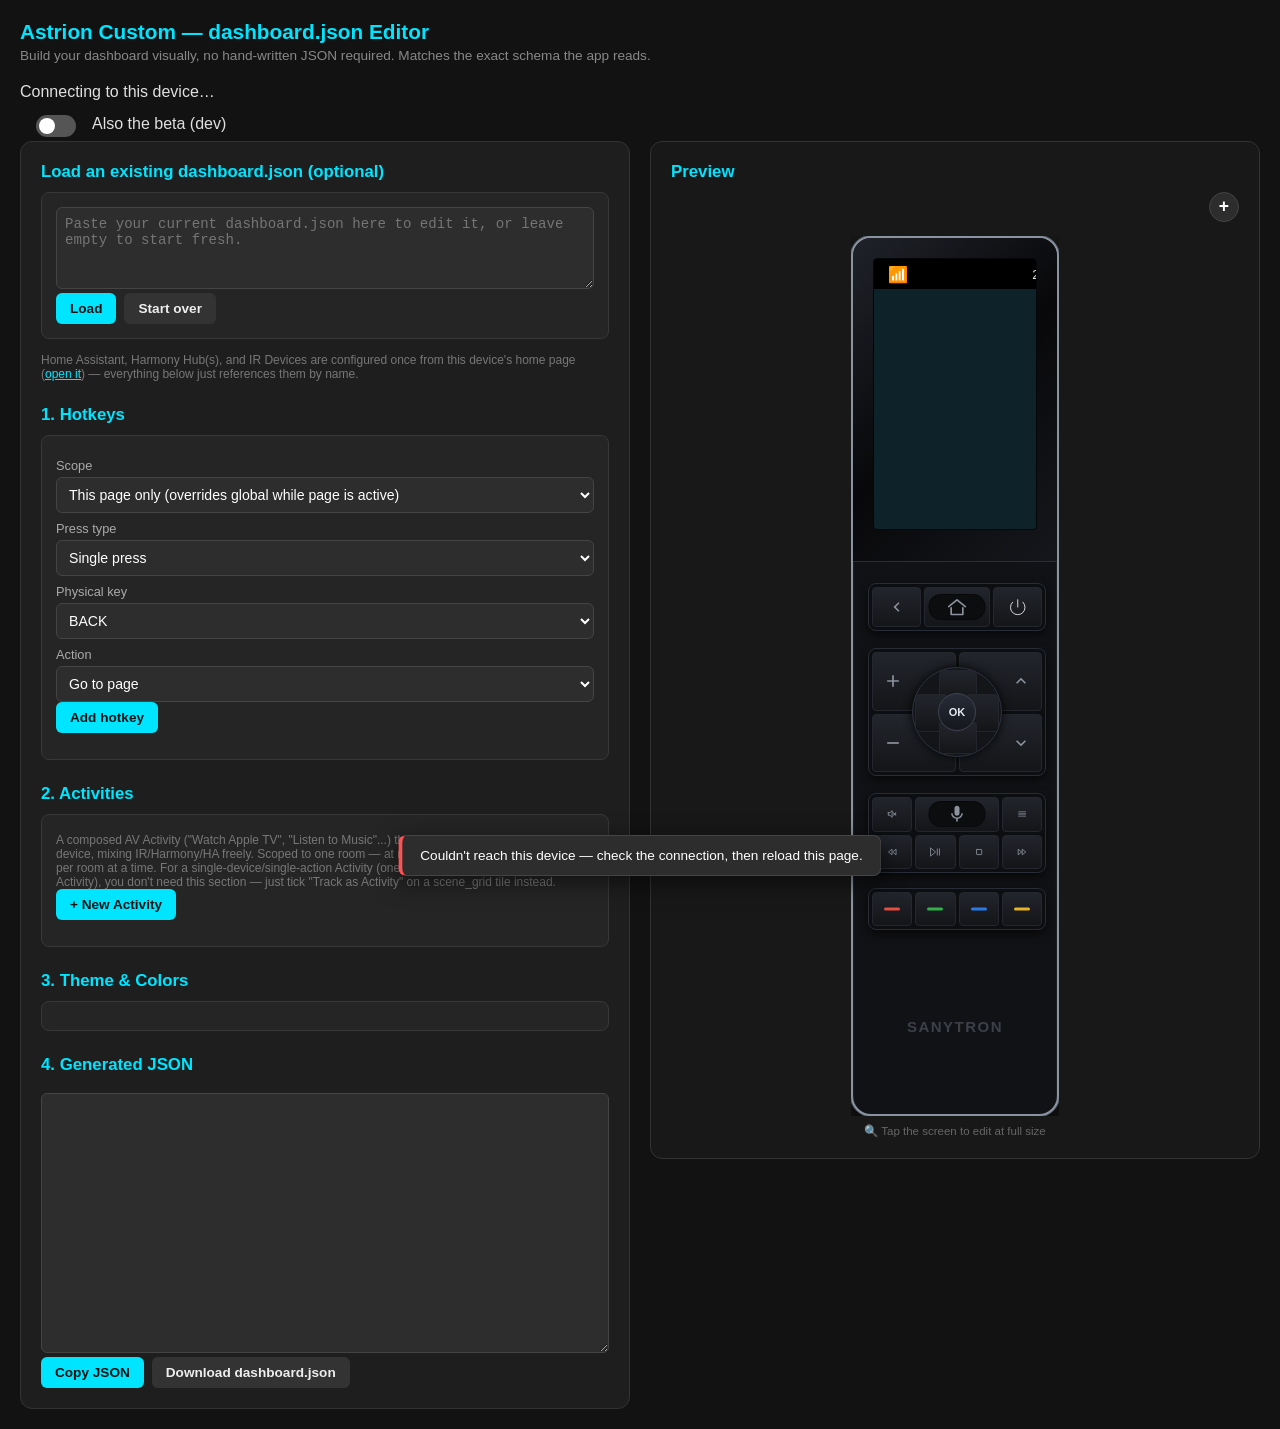
==== app/src/main/assets/docs/index.html @ 22caf48d "chore(release): 1.1.0" ====
<!DOCTYPE html>
<html lang="en">
<head>
    <meta charset="UTF-8">
    <meta name="viewport" content="width=device-width, initial-scale=1">
    <title>Astrion Custom — dashboard.json Editor</title>
    <link rel="stylesheet" href="styles.css">
</head>
<body>

<h1>Astrion Custom — dashboard.json Editor</h1>
<div class="subtitle">Build your dashboard visually, no hand-written JSON required. Matches the exact schema the app reads.</div>
<div id="deviceModeBanner" class="note" style="display:none"></div>

<div class="release-info-row" style="display:flex;align-items:center;gap:16px;margin-top:6px;flex-wrap:wrap;">
    <span id="stableBadge"></span>
    <label class="beta-switch">
        <input type="checkbox" id="betaToggle" onchange="toggleBetaBadge()">
        <span class="beta-slider"></span>
    </label>
    <span id="betaToggleLabel">Also the beta (dev)</span>
    <span id="betaBadge" style="display:none"></span>
</div>

<div class="layout">
    <!-- LEFT PANE -->
    <div class="editor-pane">

        <h2>Load an existing dashboard.json (optional)</h2>
        <div class="section-box">
            <textarea id="importBox" rows="4" placeholder="Paste your current dashboard.json here to edit it, or leave empty to start fresh."></textarea>
            <div class="btn-row">
                <button onclick="importJson()">Load</button>
                <button class="secondary" onclick="resetAll()">Start over</button>
            </div>
        </div>

        <div class="hint" style="margin-bottom:20px">
            Home Assistant, Harmony Hub(s), and IR Devices are configured once from
            this device's home page (<a href="/" style="color:#00E5FF">open it</a>) —
            everything below just references them by name.
        </div>

        <h2>1. Hotkeys</h2>
        <div class="section-box">
            <label>Scope</label>
            <select id="hkScope">
                <option value="page">This page only (overrides global while page is active)</option>
                <option value="global">Global (every page)</option>
            </select>

            <label>Press type</label>
            <select id="hkType">
                <option value="hotkeys">Single press</option>
                <option value="longHotkeys">Long press (~500ms hold)</option>
            </select>

            <label>Physical key</label>
            <select id="hkKey">
                <option>BACK</option><option>HOME</option><option>POWER</option>
                <option>VOLUME_UP</option><option>VOLUME_DOWN</option><option>MUTE</option>
                <option>PAGE_UP</option><option>PAGE_DOWN</option>
                <option>UP</option><option>DOWN</option><option>LEFT</option><option>RIGHT</option><option>CENTER</option>
                <option>VOICE</option><option>MAIN</option>
                <option>REWIND</option><option>PLAY</option><option>STOP</option><option>FASTFORWARD</option>
                <option>RED_BUTTON</option><option>GREEN_BUTTON</option><option>BLUE_BUTTON</option><option>YELLOW_BUTTON</option>
            </select>

            <label>Action</label>
            <select id="hkAction" onchange="updateHotkeyActionInputs()">
                <option value="page">Go to page</option>
                <option value="openOverlay">Open overlay (Settings / Active Activities)</option>
                <option value="openCurrentActivity">Return to current Activity (for one room)</option>
                <option value="service">Home Assistant service call</option>
                <option value="remoteCommand">Home Assistant remote command</option>
                <option value="harmonyCommand">Harmony IR command (direct to hub)</option>
                <option value="harmonyActivity">Harmony activity (direct to hub)</option>
            </select>

            <div id="dynamicHotkeyInputs"></div>
            <div class="btn-row">
                <button id="addHotkeyBtn" onclick="addHotkey()">Add hotkey</button>
                <button id="cancelHotkeyEditBtn" class="secondary" style="display:none" onclick="cancelHotkeyEdit()">Cancel edit</button>
            </div>
            <div id="hotkeysList" style="margin-top:12px"></div>
        </div>

        <h2>2. Activities</h2>
        <div class="section-box">
            <div class="hint">
                A composed AV Activity ("Watch Apple TV", "Listen to Music"...) that
                orchestrates more than one device, mixing IR/Harmony/HA freely. Scoped
                to one room — at runtime, only one Activity is active per room at a
                time. For a single-device/single-action Activity (one HA script, one
                existing Harmony Activity), you don't need this section — just tick
                "Track as Activity" on a scene_grid tile instead.
            </div>
            <div class="btn-row">
                <button onclick="startActivityWizard()">+ New Activity</button>
            </div>
            <div id="activitiesList" style="margin-top:12px"></div>
        </div>

        <h2>3. Theme &amp; Colors</h2>
        <div class="section-box" id="themeBox"></div>

        <h2>4. Generated JSON</h2>
        <textarea id="jsonOutput" readonly></textarea>
        <div class="btn-row">
            <button onclick="copyJson()">Copy JSON</button>
            <button class="secondary" onclick="downloadJson()">Download dashboard.json</button>
            <button id="saveToDeviceBtn" style="display:none" onclick="saveDashboardToDevice()">Save to device</button>
        </div>
    </div>

    <!-- RIGHT PANE -->
    <div class="preview-pane">
        <h2 style="margin-top:0">Preview</h2>
        <div class="ha-toolbar">
            <div id="tabs" class="tabs"></div>
            <button type="button" class="ha-icon-btn" title="Add page" onclick="openPageDialog(null)">+</button>
        </div>
        <div class="remote-frame-scale-wrap">
            <div class="remote-frame">

                <div class="remote-screen-container">
                    <div class="remote-screen" onclick="openPreviewModal()">
                        <div class="remote-screen-scaler">
                            <div class="remote-status-bar">
                                <span class="sb-wifi">📶</span>
                                <span class="sb-time" id="sbTime">21:42</span>
                                <span class="sb-battery">🔋</span>
                            </div>
                            <div id="content" class="remote-screen-content"></div>
                            <button type="button" class="preview-add-fab" title="Add card" onclick="event.stopPropagation(); openCardDialog(null)">+</button>
                        </div>
                    </div>
                </div>

                <!-- Physical buttons below are decorative only (no on-click behaviour),
                     same as the old remote.png photo — they mirror the real device's
                     layout/labels but aren't part of the dashboard being edited. -->

                <!-- ZONE 1: back / home / power -->
                <div class="remote-zone-container remote-zone-1">
                    <button class="hw-btn btn-retour btn-large30" title="Back" data-hwkey="BACK">
                        <svg viewBox="0 0 24 24" class="icon-fill"><path d="M15.41 16.59L10.83 12l4.58-4.59L14 6l-6 6 6 6 1.41-1.41z"/></svg>
                    </button>
                    <button class="hw-btn btn-home recessed-pill" title="Home" data-hwkey="HOME">
                        <svg viewBox="0 0 24 24" class="icon-stroke">
                            <path d="M2 11.5L12 3.5l10 8" />
                            <path d="M5 13v8h14v-8" />
                        </svg>
                    </button>
                    <button class="hw-btn btn-power" title="Power" data-hwkey="POWER">
                        <svg viewBox="0 0 24 24" class="icon-stroke" style="stroke-width: 1;">
                            <line x1="12" y1="3" x2="12" y2="12" />
                            <path d="M18.4 6.1a9 9 0 1 1-12.8 0" />
                        </svg>
                    </button>
                </div>

                <!-- ZONE 2: volume/nav quad + directional pad -->
                <div class="remote-zone-container remote-zone-2">
                    <div class="quad-grid">
                        <button class="hw-btn quad-btn top-left" title="Volume +" data-hwkey="VOLUME_UP">
                            <svg viewBox="0 0 24 24" class="icon-fill"><path d="M19 13h-6v6h-2v-6H5v-2h6V5h2v6h6v2z"/></svg>
                        </button>
                        <button class="hw-btn quad-btn top-right" title="Previous page" data-hwkey="PAGE_UP">
                            <svg viewBox="0 0 24 24" class="icon-fill"><path d="M7.41 15.41L12 10.83l4.59 4.58L18 14l-6-6-6 6 1.41 1.41z"/></svg>
                        </button>
                        <button class="hw-btn quad-btn bottom-left" title="Volume -" data-hwkey="VOLUME_DOWN">
                            <svg viewBox="0 0 24 24" class="icon-fill"><path d="M19 13H5v-2h14v2z"/></svg>
                        </button>
                        <button class="hw-btn quad-btn bottom-right" title="Next page" data-hwkey="PAGE_DOWN">
                            <svg viewBox="0 0 24 24" class="icon-fill"><path d="M7.41 8.59L12 13.17l4.59-4.58L18 10l-6 6-6-6 1.41-1.41z"/></svg>
                        </button>
                    </div>
                    <div class="hw-dpad">
                        <button class="dpad-btn dpad-top" title="Haut" data-hwkey="UP"></button>
                        <button class="dpad-btn dpad-right" title="Droite" data-hwkey="RIGHT"></button>
                        <button class="dpad-btn dpad-left" title="Gauche" data-hwkey="LEFT"></button>
                        <button class="dpad-btn dpad-bottom" title="Bas" data-hwkey="DOWN"></button>
                        <button class="dpad-ok" data-hwkey="CENTER">OK</button>
                    </div>
                </div>

                <!-- ZONE 3: media controls -->
                <div class="remote-zone-container remote-zone-3">
                    <button class="hw-btn" title="Mute" data-hwkey="MUTE">
                        <svg viewBox="0 0 24 24">
                            <path d="M3 9h4l5-5v16l-5-5H3V9z" class="icon-stroke" /><path d="M16.59 12L14 9.41 15.41 8 18 10.59 20.59 8 22 9.41 19.41 12 22 14.59 20.59 16 18 13.41 15.41 16 14 14.59 16.59 12z" class="icon-fill" />
                        </svg>
                    </button>
                    <button class="hw-btn btn-wide-micro recessed-pill" title="Microphone" data-hwkey="VOICE">
                        <svg viewBox="0 0 24 24" class="icon-fill"><path d="M12 14c1.66 0 2.99-1.34 2.99-3L15 5c0-1.66-1.34-3-3-3S9 3.34 9 5v6c0 1.66 1.34 3 3 3zm5.3-3c0 3-2.54 5.1-5.3 5.1S6.7 14 6.7 11H5c0 3.41 2.72 6.23 6 6.72V21h2v-3.28c3.28-.48 6-3.3 6-6.72h-1.7z"/></svg>
                    </button>
                    <button class="hw-btn" title="Menu" data-hwkey="MAIN">
                        <svg viewBox="0 0 24 24" class="icon-fill"><path d="M3 18h18v-2H3v2zm0-5h18v-2H3v2zm0-7v2h18V6H3z"/></svg>
                    </button>
                    <button class="hw-btn" title="Rewind" data-hwkey="REWIND">
                        <svg viewBox="0 0 24 24" class="icon-stroke">
                            <polygon points="11 18 3.5 12 11 6" />
                            <polygon points="20.5 18 13 12 20.5 6" />
                        </svg>
                    </button>
                    <button class="hw-btn btn-play-pause" title="Play / Pause" data-hwkey="PLAY">
                        <svg viewBox="0 0 24 24">
                            <polygon points="2 3 13 12 2 21" class="icon-stroke" />
                            <rect x="16" y="4" width="2" height="16" rx="0.5" class="icon-fill" />
                            <rect x="21" y="4" width="2" height="16" rx="0.5" class="icon-fill" />
                        </svg>
                    </button>
                    <button class="hw-btn" title="Stop" data-hwkey="STOP">
                        <svg viewBox="0 0 24 24" class="icon-stroke">
                            <rect x="6" y="6" width="12" height="12" rx="1" />
                        </svg>
                    </button>
                    <button class="hw-btn" title="Fast-forward" data-hwkey="FASTFORWARD">
                        <svg viewBox="0 0 24 24" class="icon-stroke">
                            <polygon points="13 18 20.5 12 13 6" />
                            <polygon points="3.5 18 11 12 3.5 6" />
                        </svg>
                    </button>
                </div>

                <!-- ZONE 4: colour buttons -->
                <div class="remote-zone-container remote-zone-4">
                    <button class="hw-btn btn-color-stripe stripe-red" data-hwkey="RED_BUTTON"></button>
                    <button class="hw-btn btn-color-stripe stripe-green" data-hwkey="GREEN_BUTTON"></button>
                    <button class="hw-btn btn-color-stripe stripe-blue" data-hwkey="BLUE_BUTTON"></button>
                    <button class="hw-btn btn-color-stripe stripe-yellow" data-hwkey="YELLOW_BUTTON"></button>
                </div>

                <div class="sanytron-logo">SANYTRON</div>

            </div>
        </div>
        <div class="remote-tap-hint">🔍 Tap the screen to edit at full size</div>
        <div id="hotkeysInfo"></div>
    </div>
</div>

<div id="previewModal" class="preview-modal" >
    <div class="preview-modal-inner">
        <button class="preview-modal-close" onclick="closePreviewModal()">✕ Close</button>
        <div id="modalScreenSlot"></div>
    </div>
</div>

<div id="cardEditorModal" class="preview-modal" >
    <div class="preview-modal-inner ha-dialog">
        <button class="preview-modal-close" onclick="cancelCardEdit()">✕ Close</button>
        <h2 style="margin-top:0" id="cardEditorTitle">Add card</h2>
        <div class="section-box">
            <label>Card type</label>
            <select id="cardTypeSelect" onchange="updateCardFormInputs()">
                <optgroup label="Common">
                    <option value="title">Title (title)</option>
                    <option value="light">Light (light)</option>
                    <option value="switch">Switch (switch)</option>
                    <option value="cover">Cover / Shutter (cover)</option>
                    <option value="fan">Fan (fan)</option>
                    <option value="climate">Climate (climate)</option>
                    <option value="source_select">Source selector (source_select)</option>
                    <option value="select">Select / dropdown (select)</option>
                </optgroup>
                <optgroup label="Grids">
                    <option value="button_grid">Button grid (button_grid)</option>
                    <option value="scene_grid">Scene grid (scene_grid)</option>
                </optgroup>
                <optgroup label="Remotes">
                    <option value="apple_tv_remote">Apple TV remote (apple_tv_remote)</option>
                    <option value="tv_remote">TV / media remote (tv_remote)</option>
                </optgroup>
                <optgroup label="Advanced (raw options)">
                    <option value="clock_weather">Clock &amp; weather (clock_weather)</option>
                    <option value="media_player">Media player (media_player)</option>
                    <option value="camera">Camera (camera)</option>
                    <option value="speaker_group">Speaker group (speaker_group)</option>
                    <option value="monitor">System monitor (monitor)</option>
                    <option value="picture_elements">Picture elements (picture_elements)</option>
                    <option value="plex">Plex (plex)</option>
                    <option value="row">Row layout (row)</option>
                    <option value="vacuum">Vacuum (vacuum)</option>
                    <option value="custom">Other / custom type…</option>
                </optgroup>
            </select>

            <div id="dynamicCardInputs"></div>
            <div class="btn-row">
                <button id="addCardBtn" onclick="addCardToPage()">Add card to page</button>
                <button id="cancelCardEditBtn" class="secondary" onclick="cancelCardEdit()">Cancel</button>
            </div>
        </div>
    </div>
</div>

<div id="pageDialogModal" class="preview-modal" >
    <div class="preview-modal-inner ha-dialog">
        <button class="preview-modal-close" onclick="closePageDialog()">✕ Close</button>
        <h2 style="margin-top:0" id="pageDialogTitle">Add page</h2>
        <div class="section-box">
            <label>Page name</label>
            <input type="text" id="pageDialogName" placeholder="e.g., Living Room, Apple TV...">
            <label style="margin-top:10px">Parent page (optional)</label>
            <select id="pageDialogParent" onchange="onPageDialogParentChange()"></select>
            <div class="hint" style="margin-top:4px">Makes this a child page — navigate to it via a card's own "Page to open" (e.g. a scene_grid tile), and a physical button jumps back to the parent automatically.</div>
            <div id="pageDialogParentKeyRow" style="display:none">
                <label style="margin-top:10px">Return-to-parent button</label>
                <select id="pageDialogParentKey">
                    <option>BACK</option><option>HOME</option><option>POWER</option>
                    <option>VOLUME_UP</option><option>VOLUME_DOWN</option><option>MUTE</option>
                    <option>PAGE_UP</option><option>PAGE_DOWN</option>
                    <option>UP</option><option>DOWN</option><option>LEFT</option><option>RIGHT</option><option>CENTER</option>
                    <option>VOICE</option><option>MAIN</option>
                    <option>REWIND</option><option>PLAY</option><option>STOP</option><option>FASTFORWARD</option>
                    <option>RED_BUTTON</option><option>GREEN_BUTTON</option><option>BLUE_BUTTON</option><option>YELLOW_BUTTON</option>
                </select>
                <div class="hint" style="margin-top:4px">Defaults to BACK. Pick a different button if BACK is already used for something else on this page, or if you'd rather reserve BACK entirely. If this page also binds its own hotkey on the chosen button, that hotkey wins and the parent-jump is skipped.</div>
            </div>
            <label class="inline-check" style="margin-top:10px"><input type="checkbox" id="pageDialogStart"> Start page (shown on launch)</label>
            <div class="btn-row" style="margin-top:12px">
                <button onclick="savePageDialog()">Save</button>
                <button class="secondary" onclick="closePageDialog()">Cancel</button>
                <button id="pageDialogDeleteBtn" class="danger" style="display:none" onclick="deletePageFromDialog()">Delete page</button>
            </div>
        </div>
    </div>
</div>

<div id="activityWizardModal" class="preview-modal" >
    <div class="preview-modal-inner ha-dialog">
        <button class="preview-modal-close" onclick="closeActivityWizard()">✕ Close</button>
        <h2 style="margin-top:0" id="activityWizardTitle">New Activity</h2>
        <div id="wizStepLabel" class="hint" style="margin-bottom:10px"></div>
        <div class="section-box">
            <div id="wizBody"></div>
            <div class="btn-row" style="margin-top:14px">
                <button id="wizBackBtn" class="secondary" onclick="wizardBack()">Back</button>
                <button id="wizNextBtn" onclick="wizardNext()">Next</button>
                <button id="wizSaveBtn" style="display:none" onclick="saveActivityWizard()">Save Activity</button>
            </div>
        </div>
    </div>
</div>

<div id="iconPickerModal" class="preview-modal" >
    <div class="preview-modal-inner icon-picker-inner">
        <button class="preview-modal-close" onclick="closeIconPicker()">✕ Close</button>
        <h2 style="margin-top:0">Choose an icon</h2>
        <div class="hint">Icons already uploaded via the "Icons" section on the device's home page (<code>/</code>).</div>
        <div id="iconPickerGrid" class="icon-picker-grid"></div>
    </div>
</div>

<div id="toast" class="toast"></div>

<script src="js/mocks.js"></script>
<script src="js/pages.js"></script>
<script src="js/cards.js"></script>
<script src="js/harmony.js"></script>
<script src="js/hotkeys.js"></script>
<script src="js/activities.js"></script>
<script src="js/theme.js"></script>
<script src="js/export.js"></script>
<script src="js/preview.js"></script>
<script src="js/device.js"></script>
<script>applyUiI18n(); initEditor(); loadStableBadge();</script>
</body>
</html>
---- app/src/main/assets/docs/styles.css ----
body { font-family: -apple-system, BlinkMacSystemFont, "Segoe UI", Roboto, sans-serif; background: #121212; color: #e0e0e0; margin: 0; padding: 20px; }
  h1 { font-size: 1.3rem; color: #00E5FF; margin: 0 0 4px; }
  .subtitle { color: #888; font-size: 0.85rem; margin-bottom: 20px; }
  .layout { display: flex; gap: 20px; align-items: flex-start; }
  .editor-pane, .preview-pane { flex: 1; background: #1e1e1e; border: 1px solid #333; border-radius: 12px; padding: 20px; min-width: 0; }
  .preview-pane { position: sticky; top: 20px; background: #181818; }
  .beta-switch { position: relative; display: inline-block; width: 40px; height: 22px; }
  .beta-switch input { opacity: 0; width: 0; height: 0; }
  .beta-slider { position: absolute; inset: 0; background-color: #555; transition: .2s; border-radius: 22px; cursor: pointer; }
  .beta-slider:before { position: absolute; content: ""; height: 16px; width: 16px; left: 3px; bottom: 3px; background-color: #fff; transition: .2s; border-radius: 50%; }
  .beta-switch input:checked + .beta-slider { background-color: #00E5FF; }
  .beta-switch input:checked + .beta-slider:before { transform: translateX(18px); }
  h2 { color: #00E5FF; font-size: 1.05rem; margin: 24px 0 10px; }
  .subsection-title { color: #ccc; font-size: 0.85rem; text-transform: uppercase; letter-spacing: 0.04em; margin: 20px 0 8px; padding-top: 14px; border-top: 1px solid #383838; }
  .subsection-title:first-child { margin-top: 0; padding-top: 0; border-top: none; }
  h2:first-child { margin-top: 0; }
  label { font-size: 0.8rem; color: #aaa; display: block; margin: 8px 0 4px; }
  input, select, textarea { width: 100%; padding: 8px; background: #2d2d2d; border: 1px solid #444; color: #fff; border-radius: 6px; box-sizing: border-box; font-size: 0.88rem; }
  textarea { font-family: monospace; resize: vertical; }
  button { background: #00E5FF; color: #121212; border: none; padding: 8px 14px; border-radius: 6px; font-weight: 600; cursor: pointer; font-size: 0.85rem; margin-top: 0px; }
  button:hover { background: #00b8cc; }
  button.secondary { background: #333; color: #eee; }
  button.secondary:hover { background: #444; }
  button.danger { background: #3a2222; color: #ff8a8a; }
  button.danger:hover { background: #4a2a2a; }
  /* Toast — slide-up notification replacing modal alert() for transient
     confirmations like "Save to device". Stays out of the way (fixed
     bottom-center, non-blocking) and auto-dismisses. */
  .toast {
    position: fixed; bottom: 24px; left: 50%;
    transform: translateX(-50%) translateY(140%);
    background: #2d2d2d; color: #fff; border: 1px solid #444;
    border-left: 4px solid #00E5FF; padding: 12px 18px; border-radius: 8px;
    font-size: 0.85rem; max-width: 90vw; box-shadow: 0 6px 24px rgba(0,0,0,0.55);
    z-index: 10000; opacity: 0; pointer-events: none;
    transition: transform 0.3s ease, opacity 0.3s ease;
  }
  .toast.show { transform: translateX(-50%) translateY(0); opacity: 1; }
  .toast.error { border-left-color: #ff5252; }
  .section-box { background: #252525; padding: 14px; border-radius: 8px; border: 1px solid #383838; margin-bottom: 14px; }
  .row { display: flex; gap: 10px; }
  .row > * { flex: 1; }
  .ha-toolbar { display: flex; align-items: center; gap: 8px; margin-bottom: 14px; }
  .ha-toolbar .tabs { margin-bottom: 0; flex: 1; }
  .ha-icon-btn { background: #2d2d2d; color: #fff; border: 1px solid #444; border-radius: 50%; width: 30px; height: 30px; padding: 0; line-height: 1; font-size: 1.1rem; flex-shrink: 0; }
  .ha-icon-btn:hover { background: #383838; }
  .tabs { display: flex; gap: 8px; margin-bottom: 14px; overflow-x: auto; padding-bottom: 6px; }
  .tab { background: #2d2d2d; border: 1px solid #444; padding: 6px 12px; cursor: pointer; border-radius: 6px; color: #fff; white-space: nowrap; font-size: 0.85rem; display: flex; align-items: center; gap: 8px; }
  .tab.active { background: #00E5FF; color: #121212; font-weight: bold; border-color: #00E5FF; }
  .tab-settings { opacity: 0.7; }
  .tab-settings:hover { opacity: 1; }
  .tab.active .tab-settings { color: #121212; }
  /* Drag-to-reorder page tabs — same visual language as the card reorder
     affordances below (.ha-draggable-card), just applied to the tab bar. */
  .tab[draggable="true"] { cursor: grab; }
  .tab[draggable="true"]:active { cursor: grabbing; }
  .tab.dragging { opacity: 0.4; }
  .tab.drag-over { outline: 2px dashed #00E5FF; outline-offset: 2px; }
  /* Card dialog (add/edit) and page dialog reuse .preview-modal, just wider
     and left-aligned like the rest of the form fields, mirroring the way
     Home Assistant edits a card in a dedicated dialog rather than inline. */
  .ha-dialog { width: min(520px, 90vw); max-height: 85vh; overflow-y: auto; text-align: left; }
  .inline-check { display: flex; align-items: center; gap: 8px; font-size: 0.85rem; color: #ccc; }
  .inline-check input { width: auto; }
  /* Drag-and-drop card reordering in the preview, same interaction as
     dragging a card to a new position in the HA dashboard editor. */
  .ha-draggable-card { cursor: grab; transition: opacity 0.15s ease; }
  .ha-draggable-card.dragging { opacity: 0.4; }
  .ha-draggable-card.drag-over { outline: 2px dashed #00E5FF; outline-offset: 2px; border-radius: 8px; }
  /* Wraps each preview card so card-title (below) can float over a corner
     without affecting layout. NO padding/border/background here on purpose:
     every real card type already draws its own background/radius/padding
     1:1 from Card.kt-equivalent dp values (.preview-cover, .preview-light,
     .preview-climate, etc.) — an extra box here doesn't exist on-device and
     was inflating each card's height, throwing off how many actually fit on
     screen before scrolling. margin-bottom matches PageContent's real
     Arrangement.spacedBy(10.dp) between cards.[cite: 1] */
  .card { position: relative; margin-bottom: 10px; }
  /* Edit/remove affordance for the builder only — never shown on-device.
     Floats over the card's own corner instead of a full-width bar so it
     costs zero extra vertical space (unlike the wrapper above, this WOULD
     throw off the "how many cards fit" preview if it pushed content down).[cite: 1] */
  .card-title {
    position: absolute; top: 4px; right: 4px; z-index: 2;
    background: rgba(0,0,0,0.6); border-radius: 6px; padding: 3px 7px;
    font-size: 0.62rem; color: #aaa; text-transform: uppercase;
    display: flex; align-items: center; gap: 7px; line-height: 1;
  }
  .list-item { background: #1c1c1c; border: 1px solid #333; border-radius: 6px; padding: 8px 10px; margin-bottom: 6px; display: flex; justify-content: space-between; align-items: center; font-size: 0.85rem; gap: 8px; }
  .list-item .remove { color: #ff8a8a; cursor: pointer; font-weight: bold; flex-shrink: 0; }
  .card-title .remove { cursor: pointer; color: #ccc; }
  .card-title .remove:hover { color: #fff; }
  .hotkeys-badge { background: #0d2b30; border: 1px solid #00E5FF; padding: 8px 10px; border-radius: 6px; margin-bottom: 10px; font-size: 0.78rem; }
  .hint { font-size: 0.75rem; color: #777; margin-top: 4px; }
  .hint-row { display: flex; flex-wrap: wrap; gap: 4px 16px; }
  .hint-row .inline-check { display: flex; align-items: center; gap: 6px; font-size: 0.8rem; color: #ccc; margin: 0; }
  .hint-row .inline-check input { margin: 0; }
  #jsonOutput { height: 260px; margin-top: 8px; color: #00ff66; }
  .btn-row { display: flex; gap: 8px; flex-wrap: wrap; }
  .btn-row button { margin-top: 0; }

  /* ---- Devices home: hero + category tiles ------------------------------ */
  .hub-hero { text-align: center; padding: 8px 0 32px; }
  .hub-hero img { width: 80px; height: 80px; display: block; margin: 0 auto 16px; animation: hub-hero-in 700ms ease-out; }
  .hub-hero h1 { font-size: 1.8rem; margin: 0 0 8px; }
  .hub-hero .subtitle { margin-bottom: 0; font-size: 0.95rem; }
  @keyframes hub-hero-in {
    from { opacity: 0; transform: scale(0.85); filter: drop-shadow(0 0 0 rgba(0,229,255,0)); }
    60% { filter: drop-shadow(0 0 22px rgba(0,229,255,0.55)); }
    to { opacity: 1; transform: scale(1); filter: drop-shadow(0 0 0 rgba(0,229,255,0)); }
  }
  @media (prefers-reduced-motion: reduce) {
    .hub-hero img { animation: none; }
  }

  .tile-grid { display: grid; grid-template-columns: repeat(2, 1fr); gap: 16px; margin-bottom: 28px; }
  @media (min-width: 480px) {
    .tile-grid { grid-template-columns: repeat(4, 1fr); }
  }
  .tile {
    background: #1a1a1a; border: 1px solid #333; border-radius: 14px; padding: 22px 18px;
    text-align: left; cursor: pointer; font-family: inherit; color: inherit;
    display: flex; flex-direction: column; gap: 12px; transition: border-color 150ms, transform 150ms;
    -webkit-tap-highlight-color: transparent;
  }
  .tile:hover { transform: translateY(-2px); }
  .tile:active { transform: scale(0.97); }
  .tile .tile-icon { width: 42px; height: 42px; border-radius: 10px; display: flex; align-items: center; justify-content: center; font-size: 1.3rem; }
  .tile .tile-name { font-size: 1.02rem; font-weight: 600; color: #f0f0f0; }
  .tile .tile-count { font-size: 0.78rem; color: #999; }
  .tile.tile-ha { border-color: #244045; } .tile.tile-ha:hover, .tile.tile-ha:focus-visible { border-color: #00E5FF; }
  .tile.tile-ha .tile-icon { background: rgba(0,229,255,0.14); color: #00E5FF; }
  .tile.tile-harmony { border-color: #3d3323; } .tile.tile-harmony:hover, .tile.tile-harmony:focus-visible { border-color: #FFB74D; }
  .tile.tile-harmony .tile-icon { background: rgba(255,183,77,0.14); color: #FFB74D; }
  .tile.tile-ir { border-color: #3d2333; } .tile.tile-ir:hover, .tile.tile-ir:focus-visible { border-color: #FF4FA3; }
  .tile.tile-ir .tile-icon { background: rgba(255,79,163,0.14); color: #FF4FA3; }
  .tile.tile-appletv { opacity: 0.6; cursor: default; }
  .tile.tile-appletv .tile-icon { background: rgba(216,216,216,0.1); color: #d8d8d8; }

  .utility-row { display: flex; flex-wrap: wrap; gap: 8px; justify-content: center; margin-bottom: 28px; }
  .utility-row a, .utility-row button.link-btn {
    font-size: 0.78rem; color: #999; background: none; border: none; padding: 4px 2px;
    text-decoration: underline; text-underline-offset: 3px; cursor: pointer; font-family: inherit;
  }
  .utility-row a:hover, .utility-row button.link-btn:hover { color: #ccc; }

  .category-view { display: none; }
  .back-link { display: inline-flex; align-items: center; gap: 6px; color: #999; text-decoration: none; font-size: 0.85rem; margin-bottom: 16px; cursor: pointer; background: none; border: none; font-family: inherit; padding: 0; }
  .back-link:hover { color: #eee; }

  /* Toggle switches instead of native checkboxes — same HTML (plain
     <input type="checkbox">), just restyled, so every existing checkbox in
     the app (card option forms, hotkeys, page dialog...) picks this up with
     no markup changes needed. */
  input[type="checkbox"] {
    -webkit-appearance: none; -moz-appearance: none; appearance: none;
    width: 38px !important; height: 22px !important; min-width: 38px;
    background: #3a3a3a; border: 1px solid #4a4a4a; border-radius: 999px;
    position: relative; cursor: pointer; padding: 0; margin: 0;
    vertical-align: middle; flex-shrink: 0; box-sizing: border-box;
    transition: background 0.15s ease, border-color 0.15s ease;
  }
  input[type="checkbox"]::before {
    content: ''; position: absolute; top: 1px; left: 1px;
    width: 18px; height: 18px; border-radius: 50%;
    background: #ccc;
    transition: transform 0.15s ease, background 0.15s ease;
  }
  input[type="checkbox"]:hover { border-color: #666; }
  input[type="checkbox"]:checked { background: #00E5FF; border-color: #00E5FF; }
  input[type="checkbox"]:checked::before { transform: translateX(16px); background: #121212; }
  input[type="checkbox"]:focus-visible { outline: 2px solid #00E5FF; outline-offset: 2px; }

  /* Device-frame preview: a fully HTML/CSS recreation of the physical
     SANYTRON remote (replaces the old remote.png photo overlay — no more
     measuring crop coordinates on a photo, the frame's own dimensions ARE
     the source of truth). App content renders inside .remote-screen, sized
     to the real HA100 resolution (480x800) via .remote-screen-scaler below,
     status bar included, so the preview matches what actually runs
     on-device. Tap the screen to expand it into a larger modal — editing at
     the small in-frame size isn't practical.[cite: 1] */

  /* remote_test.html (the source for this whole block) had a page-wide
     `* { box-sizing: border-box; }` reset that didn't carry over when this
     was merged into the builder's own styles.css (which sets box-sizing
     per-rule instead of globally). Every width/height value below assumes
     border-box — without this, padding/border were adding ON TOP of the
     specified sizes instead of being included in them, so .remote-frame
     rendered 212x884 instead of 208x880, .remote-screen-container 240px
     wide instead of 208px, each zone 186px instead of 178px, etc. — the
     screen and every button progressively drifting out of position/off the
     edge. Scoped to this subtree only, not added to the rest of the file.
     .remote-screen is listed separately (not just covered by ".remote-frame
     *") because openPreviewModal() moves it out into #modalScreenSlot,
     outside .remote-frame entirely — without its own explicit entry here it
     would silently lose border-box the moment it's expanded.[cite: 1] */
  .remote-frame-scale-wrap, .remote-frame, .remote-frame *,
  .remote-screen, .remote-screen * { box-sizing: border-box; }

  /* .remote-frame is a fixed 208x880px design (matches the physical device's
     proportions) — this wrapper scales it via updateRemoteFrameScale()
     (preview.js) to fit whatever width is actually available, using a CSS
     transform + a JS-measured height (deliberately not `aspect-ratio`: that
     turned out unreliable across browsers/webviews for the old remote.png
     crop and cost a debugging round-trip, so this preview avoids it
     entirely). Never scales up past 1:1 (see updateRemoteFrameScale).[cite: 1] */
  .remote-frame-scale-wrap { width: 100%; max-width: 208px; margin: 0 auto; overflow: hidden; }
  .remote-frame {
    width: 208px; height: 880px;
    transform-origin: top left;
    position: relative;
    background: #111215; border-radius: 20px; border: 2px solid #8a94a0;
    box-shadow: 0 0 0 1px #4a525d, 0 25px 60px rgba(0, 0, 0, 0.95), inset 0 1px 2px rgba(255, 255, 255, 0.2);
    user-select: none; overflow: hidden;
  }

  .remote-screen-container {
    position: absolute; top: 0; left: 0; width: 100%; height: 324px;
    background: linear-gradient(135deg, #1f2229 0%, #08080a 50%, #15171c 100%);
    padding: 20px 16px 32px 16px;
    border-bottom: 1px solid #2a2d35;
    display: flex; justify-content: center;
  }
  /* Pure clipping/sizing box (164x272px at the frame's native 208px width) —
     does NOT size any content itself; .remote-screen-scaler below does
     that, always at the device's true dp size, then gets scaled down/up by
     updateRemoteScreenScale() (preview.js) via a CSS transform to exactly
     fill whatever pixel width this box currently has (164px in-frame, 349px
     expanded, or anything in between on window resize). That's what keeps
     every child element's raw-px sizing (copied 1:1 from the app's dp/sp
     values, e.g. .pc-icon's 42px = CoverIcon's 42.dp) proportionally
     correct at ANY preview size, not just one specific width.[cite: 1] */
  .remote-screen {
    width: 164px; height: 272px;
    overflow: hidden; border-radius: 4px;
    background: var(--bg); border: 1px solid #050608;
    cursor: zoom-in;
    display: flex; flex-direction: column;
  }
  /* True dp size of the device's screen: 480x800px physical ÷ its active
     density (Settings -> Developer options -> "Override density" if set,
     else the physical density; check both with `adb shell wm density`).
     Currently 480px / (220/160) ≈ 349dp wide, 800/(220/160) ≈ 582dp tall.
     If you change the device's density override, recompute both the same
     way (this is independent of the frame's own 164x272 screen cutout size
     above — it's the app's real dp canvas, always 480:800 in proportion).[cite: 1] */
  .remote-screen-scaler {
    width: 349px; height: 582px;
    transform-origin: top left;
    display: flex; flex-direction: column;
    flex-shrink: 0; /* belt-and-braces: never let flex contexts resize this away from its true dp size, which the scale-factor maths above assumes */
    position: relative; /* anchors .preview-add-fab below */
  }
  /* Floating "+" button, fixed to the bottom-right corner of the screen
     itself (not the scrolling card list) so it's visible the instant the
     preview is opened — same spot/role as the FAB in the Home Assistant
     dashboard editor. Sized in the same true-dp px scale as everything else
     here, so it stays proportionally correct at thumbnail or expanded size. */
  .preview-add-fab {
    position: absolute; right: 16px; bottom: 16px; z-index: 5;
    width: 52px; height: 52px; border-radius: 50%;
    background: #00E5FF; color: #121212; border: none;
    font-size: 28px; font-weight: 600; line-height: 1;
    display: flex; align-items: center; justify-content: center;
    box-shadow: 0 4px 14px rgba(0,0,0,0.5);
    cursor: pointer; padding: 0;
  }
  .preview-add-fab:hover { background: #00b8cc; }
  /* Sized to match TopStatusBar.kt exactly: 30dp height, 14dp horizontal
     padding, 13sp clock text, 16dp wifi/battery icons.[cite: 1] */
  .remote-status-bar {
    flex: 0 0 auto; height: 30px; background: #000;
    display: grid; grid-template-columns: 1fr auto 1fr; align-items: center;
    box-sizing: border-box; padding: 0 14px; font-size: 13px; color: #dfe6ea;
    font-variant-numeric: tabular-nums;
  }
  .remote-status-bar .sb-wifi, .remote-status-bar .sb-battery { font-size: 16px; }
  .remote-status-bar .sb-wifi { justify-self: start; }
  .remote-status-bar .sb-time { justify-self: center; }
  .remote-status-bar .sb-battery { justify-self: end; }
  /* Matches PageContent's real padding: 10dp horizontal, 8dp vertical.[cite: 1] */
  .remote-screen-content { flex: 1; overflow-y: auto; overflow-x: hidden; padding: 8px 10px; box-sizing: border-box; }
  .remote-tap-hint { text-align: center; font-size: 0.72rem; color: #666; margin-top: 8px; }

  /* --- physical buttons: mirror the real remote's layout/labels; no
     on-click behaviour (nothing to trigger from a builder preview), but
     hover/focus glow the same cyan as the real device's touch feedback, and
     data-hwkey buttons get a persistent glow when a hotkey is already bound
     to them — see updateHardwareKeyHighlights() in hotkeys.js. --- */
  .hw-btn {
    background: linear-gradient(180deg, #22252c 0%, #141518 100%);
    color: #8c929c; border: 1px solid #25272e; border-radius: 4px; cursor: default;
    display: flex; align-items: center; justify-content: center; position: relative;
    min-width: 0; min-height: 0;
  }
  .hw-btn svg { width: 20px; height: 20px; z-index: 2; }
  .icon-stroke { fill: none; stroke: currentColor; stroke-width: 2; stroke-linecap: round; stroke-linejoin: round; }
  .icon-fill { fill: currentColor; stroke: none; }
  .hw-btn.btn-large30 svg { width: 30px; height: 30px; }
  .hw-btn.btn-play-pause svg { width: 14px; height: 14px; }
  .recessed-pill::before {
    content: ''; position: absolute; width: 55px; height: 24px; border-radius: 12px;
    background: #0c0d0f; border: 1px solid #08080a;
    top: 50%; left: 50%; transform: translate(-50%, -50%); z-index: 1;
  }
  .hw-btn:hover, .hw-btn:focus,
  .dpad-btn:hover, .dpad-btn:focus,
  .dpad-ok:hover, .dpad-ok:focus {
    background: linear-gradient(180deg, #333844 0%, #1f2229 100%);
    color: #ffffff; border-color: #00e5ff;
    box-shadow: 0 0 8px rgba(0, 229, 255, 0.4);
  }
  /* Bound to a short-press hotkey (global or on the active page). */
  .hw-btn.hw-assigned, .dpad-btn.hw-assigned, .dpad-ok.hw-assigned {
    border-color: #00e5ff;
    box-shadow: 0 0 6px rgba(0, 229, 255, 0.45);
  }
  /* Bound to a long-press hotkey ONLY (no short-press binding). */
  .hw-btn.hw-assigned-long-only, .dpad-btn.hw-assigned-long-only, .dpad-ok.hw-assigned-long-only {
    border-color: #e6b422;
    box-shadow: 0 0 6px rgba(230, 180, 34, 0.45);
  }
  /* Layered on top of hw-assigned when a button has BOTH a short- and a
     long-press binding, so the amber ring reads as "plus a long-press",
     rather than overriding the cyan short-press glow entirely. */
  .hw-btn.hw-has-long, .dpad-btn.hw-has-long, .dpad-ok.hw-has-long {
    outline: 2px solid #e6b422; outline-offset: 1px;
  }

  .remote-zone-container {
    background: #0d0e11; border: 1px solid #282c36; border-radius: 8px; padding: 3px;
    box-shadow: 0 4px 10px rgba(0, 0, 0, 0.6);
    position: absolute; left: 15px; width: 178px;
  }
  .remote-zone-1 { top: 345px; height: 48px; display: flex; justify-content: space-between; gap: 3px; }
  .btn-retour { flex: 1; height: 100%; }
  .btn-home { flex: 1.8; height: 100%; border-radius: 4px; }
  .btn-power { flex: 1; height: 100%; color: #fff; }

  .remote-zone-2 { top: 410px; height: 128px; position: absolute; }
  .quad-grid {
    display: grid; grid-template-columns: 1fr 1fr; grid-template-rows: 1fr 1fr; gap: 3px;
    width: 100%; height: 100%; background: transparent; border: none; padding: 0; box-shadow: none;
  }
  .quad-btn { border-radius: 4px; font-size: 13px; font-weight: 600; }
  .top-left { justify-content: flex-start; padding-left: 10px; }
  .top-right { justify-content: flex-end; padding-right: 10px; }
  .bottom-left { justify-content: flex-start; padding-left: 10px; }
  .bottom-right { justify-content: flex-end; padding-right: 10px; }

  /* CORRECTION DU DÉCALAGE : Centrage parfait via transform identique à remote_test.html[cite: 3] */
  .hw-dpad {
    position: absolute; 
    top: 50%; 
    left: 50%;
    transform: translate(-50%, -50%);
    width: 90px; height: 90px; border-radius: 50%; background: #141518;
    border: 1px solid #2d3340; box-shadow: 0 0 10px rgba(0, 0, 0, 0.9);
    z-index: 2; overflow: hidden;
  }
  .dpad-btn {
    position: absolute; background: linear-gradient(180deg, #22252c 0%, #141518 100%);
    border: 1px solid #22252c; display: flex; align-items: center; justify-content: center; color: #8c929c;
  }
  .dpad-top { top: 2px; left: 26px; width: 38px; height: 32px; border-radius: 4px 4px 2px 2px; }
  .dpad-bottom { bottom: 2px; left: 26px; width: 38px; height: 32px; border-radius: 2px 2px 4px 4px; }
  .dpad-left { top: 26px; left: 2px; width: 32px; height: 38px; border-radius: 4px 2px 2px 4px; }
  .dpad-right { top: 26px; right: 2px; width: 32px; height: 38px; border-radius: 2px 4px 4px 2px; }
  .dpad-btn svg { width: 16px; height: 16px; }
  .dpad-ok {
    position: absolute; top: 50%; left: 50%; transform: translate(-50%, -50%);
    width: 38px; height: 38px; border-radius: 50%;
    background: linear-gradient(180deg, #282c37 0%, #15171d 100%);
    border: 1px solid #3d4352; color: #e2e8f0; font-weight: 600; font-size: 11px;
    display: flex; align-items: center; justify-content: center; z-index: 3;
  }

  .remote-zone-3 {
    top: 555px; height: 80px; display: grid;
    grid-template-columns: repeat(4, 1fr); grid-template-rows: repeat(2, 1fr); gap: 3px;
  }
  .btn-wide-micro { grid-column: span 2; border-radius: 4px; }

  .remote-zone-4 { top: 650px; height: 42px; display: grid; grid-template-columns: repeat(4, 1fr); gap: 3px; }
  .btn-color-stripe { position: relative; }
  .btn-color-stripe::after {
    content: ''; position: absolute; width: 16px; height: 3px; border-radius: 2px;
    top: 50%; left: 50%; transform: translate(-50%, -50%);
  }
  .stripe-red::after { background: #e54d42; }
  .stripe-green::after { background: #2fb04a; }
  .stripe-blue::after { background: #287be6; }
  .stripe-yellow::after { background: #e6b422; }

  .sanytron-logo {
    position: absolute; top: 780px; left: 50%; transform: translateX(-50%);
    font-weight: 800; font-size: 15px; letter-spacing: 1.5px; color: #3b4049;
  }

  /* Expanded modal view — the same .remote-screen node is moved in here on
     click, so no rendering logic is duplicated.[cite: 1] */
  .preview-modal { display: none; position: fixed; inset: 0; background: rgba(0,0,0,0.7); z-index: 1000; align-items: center; justify-content: center; }
  .preview-modal.open { display: flex; }
  .preview-modal-inner { position: relative; background: #181818; border: 1px solid #333; border-radius: 12px; padding: 24px; }
  .preview-modal-close { position: absolute; top: 10px; right: 10px; z-index: 10; background: #333; color: #eee; border: none; border-radius: 6px; padding: 5px 11px; cursor: pointer; font-size: 0.9rem; }
  /* Same 349x582dp size as .remote-screen-scaler above (their maths live
     next to that rule) — makes updateRemoteScreenScale() apply a scale of
     ~1 here, so the modal renders crisp instead of visibly scaled. Overrides
     the frame's 164x272 in-frame cutout size, which is meaningless once
     .remote-screen is moved out into the modal (see openPreviewModal).[cite: 1] */
  .remote-screen.expanded { width: 349px; height: 582px; cursor: default; }

  /* Icon field: text input (still editable by hand) + a live thumbnail +
     "Choose…" button that opens the icon-picker modal below. The thumbnail
     and picker both only resolve when the builder is served by the device
     itself (see iconUrl() in cards.js) — harmless no-ops otherwise.[cite: 1] */
  .icon-field-row { display: flex; gap: 8px; align-items: center; }
  .icon-field-row input { flex: 1; }
  .icon-field-thumb { width: 34px; height: 34px; flex: 0 0 auto; border-radius: 7px; background: #2d2d2d; object-fit: contain; padding: 3px; box-sizing: border-box; display: none; }
  .icon-field-thumb.shown { display: block; }
  .icon-field-row button.secondary { margin-top: 0; flex: 0 0 auto; white-space: nowrap; }

  .icon-picker-inner { width: 380px; max-width: 90vw; }
  .icon-picker-grid { display: grid; grid-template-columns: repeat(auto-fill, minmax(68px, 1fr)); gap: 10px; max-height: 360px; overflow-y: auto; margin-top: 10px; }
  .icon-picker-item { display: flex; flex-direction: column; align-items: center; gap: 4px; cursor: pointer; padding: 8px 4px; border-radius: 8px; background: #202020; border: 1px solid #333; }
  .icon-picker-item:hover { background: #2a2a2a; border-color: #00E5FF; }
  .icon-picker-item img { width: 36px; height: 36px; object-fit: contain; background: #2d2d2d; border-radius: 7px; padding: 4px; box-sizing: border-box; }
  .icon-picker-item span { font-size: 0.65rem; color: #aaa; max-width: 68px; overflow: hidden; text-overflow: ellipsis; white-space: nowrap; }
  .icon-picker-empty, .icon-picker-error { color: #888; font-size: 0.82rem; padding: 20px 4px; text-align: center; }

  /* Real cards never show their config type name, edit/remove icons, or
     entity id — only the zoomed/expanded view (an editing aid) does.[cite: 1] */
  .remote-screen:not(.expanded) .card-title,
  .remote-screen:not(.expanded) .hint {
    display: none;
  }

  .preview-apple-remote, .preview-tv-remote { background: var(--card); border-radius: 24px; padding: 20px; display: flex; flex-direction: column; align-items: center; gap: 18px; max-width: 260px; margin: 0 auto; }
  .preview-trackpad { width: 160px; height: 160px; background: var(--control); border-radius: 50%; position: relative; display: flex; align-items: center; justify-content: center; }
  .preview-inner-select { width: 46px; height: 46px; background: var(--control); border-radius: 50%; opacity: 0.7; }
  .preview-row-buttons { display: flex; justify-content: space-around; width: 100%; gap: 10px; }
  .preview-pill { background: var(--control); border-radius: 50px; padding: 8px 16px; font-size: 12px; color: var(--text); }
  .preview-play-btn { width: 44px; height: 44px; background: var(--control); border-radius: 50%; display: flex; align-items: center; justify-content: center; color: var(--text); }
  .preview-grid { display: grid; gap: 8px; min-width: 0; }
  .preview-tile { background: #2a2a2a; border-radius: 8px; padding: 10px; font-size: 0.82rem; text-align: center; min-width: 0; overflow: hidden; text-overflow: ellipsis; white-space: nowrap; box-sizing: border-box; }

  /* scene_grid / button_grid tiles — sized to match the real on-device tile
     dp values 1:1 (see SceneGridCard.kt / ButtonGridCard.kt), same convention
     as the other preview-* card styles below.[cite: 1] */
  .preview-scene-tile, .preview-button-tile {
    display: flex; flex-direction: column; align-items: center; justify-content: center;
    border-radius: 14px; box-sizing: border-box; padding: 6px; overflow: hidden; min-width: 0;
  }
  .preview-scene-tile.has-icon, .preview-button-tile.has-icon { height: 74px; }
  .preview-scene-tile.no-icon { height: 58px; }
  .preview-scene-tile.fill { height: 120px; }
  .preview-button-tile.has-icon { height: 68px; }
  .preview-button-tile.no-icon { height: 48px; }
  .preview-scene-tile .st-icon, .preview-scene-tile .st-icon-spacer { width: 28px; height: 28px; object-fit: contain; flex: 0 0 auto; }
  .preview-scene-tile.fill .st-icon { width: 100%; height: 100%; object-fit: contain; flex: 1 1 auto; }
  .preview-button-tile .bt-icon { width: 32px; height: 32px; object-fit: contain; flex: 0 0 auto; margin-bottom: 4px; }
  .preview-scene-tile .st-label {
    font-size: 12px; font-weight: 500; text-align: center; margin-top: 6px; max-width: 100%;
    white-space: nowrap; overflow: hidden; text-overflow: ellipsis;
  }
  .preview-scene-tile.no-icon .st-label { font-size: 15px; margin-top: 0; }
  .preview-button-tile .bt-label {
    color: var(--text); font-size: 12px; font-weight: 500; text-align: center; max-width: 100%;
    white-space: nowrap; overflow: hidden; text-overflow: ellipsis;
  }
  .preview-button-tile.no-icon { background: var(--control); }
  .preview-button-tile.has-icon { background: var(--control); }
  .preview-button-tile.no-icon .bt-label { font-size: 15px; }

  /* cover card — mirrors CoverCard.kt's 3 layouts (default / horizontal / vertical)[cite: 1] */
  .preview-cover { border-radius: 18px; background: var(--card); padding: 12px 14px; box-sizing: border-box; }
  .preview-cover.layout-horizontal { display: flex; align-items: center; gap: 12px; }
  .preview-cover.layout-default { display: flex; flex-direction: column; gap: 12px; }
  .preview-cover.layout-vertical { display: flex; flex-direction: column; align-items: center; gap: 8px; }
  .pc-icon { width: 42px; height: 42px; border-radius: 12px; background: var(--control); display: flex; align-items: center; justify-content: center; flex: 0 0 auto; }
  .pc-icon.pc-icon-lg { width: 48px; height: 48px; }
  .pc-icon svg { width: 24px; height: 24px; fill: var(--icon); }
  .pc-namestate { display: flex; flex-direction: column; min-width: 0; }
  .pc-namestate.pc-center { align-items: center; text-align: center; }
  .pc-name { color: var(--text); font-size: 16px; font-weight: 600; white-space: nowrap; overflow: hidden; text-overflow: ellipsis; max-width: 100%; }
  .pc-state { color: var(--muted); font-size: 13px; }
  .pc-controls { display: flex; gap: 8px; }
  .pc-controls.pc-full { width: 100%; justify-content: space-evenly; }
  .pc-btn { width: 44px; height: 44px; border-radius: 50%; background: var(--control); display: flex; align-items: center; justify-content: center; flex: 0 0 auto; }
  .pc-btn svg { width: 24px; height: 24px; fill: var(--icon); }
  .pc-btn.pc-disabled { opacity: 0.35; }
  /* Mushroom-style draggable slider (position/tilt/brightness) — mirrors CoverCard.kt's
     and LightCard.kt's PercentSlider composable, static (non-interactive) in this preview.[cite: 1] */
  .pc-slider { position: relative; width: 100%; height: 36px; border-radius: 18px; background: var(--inset); overflow: hidden; box-sizing: border-box; display: flex; align-items: center; justify-content: center; }
  .pc-slider-fill { position: absolute; left: 0; top: 0; bottom: 0; border-radius: 18px; }
  .pc-slider-label { position: relative; color: var(--text); font-size: 13px; font-weight: 600; z-index: 1; }
  .pc-cycle-btn { width: 36px; height: 36px; border-radius: 50%; background: var(--control); display: flex; align-items: center; justify-content: center; flex: 0 0 auto; cursor: help; }
  .pc-cycle-btn svg { width: 22px; height: 22px; fill: var(--icon); }
  .preview-light { border-radius: 18px; background: var(--card); padding: 12px 14px; box-sizing: border-box; }
  .preview-light.layout-horizontal { display: flex; align-items: center; gap: 12px; }
  .preview-light.layout-default { display: flex; flex-direction: column; gap: 10px; }
  .preview-light.layout-vertical { display: flex; flex-direction: column; align-items: center; gap: 8px; }
  .pc-icon.pl-icon svg { fill: currentColor; }
  /* Mushroom-style colour swatch row — mirrors LightCard.kt's ColorSwatchRow composable.[cite: 1] */
  .pl-color-row { display: flex; gap: 8px; flex-wrap: wrap; }
  .pl-swatch { width: 28px; height: 28px; border-radius: 50%; flex: 0 0 auto; box-shadow: 0 0 0 1px rgba(255,255,255,0.15) inset; }

  /* media_player card — mirrors MediaPlayerCard.kt's compact Mushroom-style tile[cite: 1] */
  .preview-media { border-radius: 18px; background: var(--card); padding: 12px 14px; box-sizing: border-box; display: flex; flex-direction: column; gap: 10px; }
  .pm-row { display: flex; align-items: center; gap: 12px; }
  .pm-avatar { width: 42px; height: 42px; border-radius: 50%; background: var(--control); display: flex; align-items: center; justify-content: center; flex: 0 0 auto; overflow: hidden; }
  .pm-avatar svg { width: 22px; height: 22px; fill: var(--icon); }
  .pm-controls { display: flex; align-items: center; gap: 8px; }
  .pm-btn { width: 36px; height: 36px; border-radius: 10px; background: var(--control); display: flex; align-items: center; justify-content: center; flex: 0 0 auto; }
  .pm-btn.pm-accent { background: var(--accent2); }
  .pm-btn svg { width: 18px; height: 18px; fill: var(--text); }
  .pm-btn.pm-swap { margin-left: auto; }
  .preview-media-full { border-radius: 20px; background: var(--card); padding: 16px; box-sizing: border-box; display: flex; flex-direction: column; align-items: center; gap: 14px; }
  .pm-art { width: 100%; aspect-ratio: 1.2; border-radius: 16px; background: var(--control); background-size: cover; background-position: center; display: flex; align-items: center; justify-content: center; }
  .pm-art svg { width: 48px; height: 48px; fill: rgba(255,255,255,0.6); }
  .pm-full-title { color: var(--text); font-size: 20px; font-weight: 700; text-align: center; }
  .pm-full-subtitle { color: var(--muted); font-size: 14px; text-align: center; }
  .pm-progress { width: 100%; height: 4px; border-radius: 2px; background: rgba(255,255,255,0.2); overflow: hidden; }
  .pm-progress-fill { height: 100%; background: var(--accent2); }
  .pm-full-controls { display: flex; justify-content: space-evenly; align-items: center; width: 100%; }
  .pm-full-btn { width: 50px; height: 50px; border-radius: 50%; background: var(--control); display: flex; align-items: center; justify-content: center; opacity: 0.6; }
  .pm-full-btn.pm-big { width: 64px; height: 64px; }
  .pm-full-btn.pm-accent { background: var(--accent2); opacity: 1; }
  .pm-full-btn svg { width: 24px; height: 24px; fill: #fff; }

  .preview-clock-weather { background: var(--card); border-radius: 18px; padding: 12px; display: flex; align-items: center; gap: 12px; }
  .preview-clock-weather .cw-emoji { font-size: 34px; }
  .preview-clock-weather .cw-time { color: var(--text); font-size: 26px; font-weight: 300; line-height: 1.1; }
  .preview-clock-weather .cw-date { color: var(--muted); font-size: 12px; }
  .preview-clock-weather .cw-right { text-align: right; color: var(--muted); font-size: 11px; }
  .preview-clock-weather .cw-temp { color: var(--text); font-size: 20px; font-weight: 600; }
  .preview-clock-weather-wrap { display: flex; flex-direction: column; gap: 8px; }
  .cw-forecast-row { display: flex; align-items: center; gap: 8px; font-size: 12px; color: var(--muted); }
  .cw-forecast-row .cw-fday { width: 34px; }
  .cw-forecast-row .cw-femoji { width: 22px; text-align: center; }
  .cw-forecast-row .cw-flow { width: 30px; text-align: right; }
  .cw-forecast-row .cw-fhigh { width: 30px; text-align: right; color: var(--text); font-weight: 600; }
  .cw-forecast-row .cw-fbar { flex: 1; height: 6px; border-radius: 3px; background: var(--control); position: relative; overflow: hidden; }
  .cw-forecast-row .cw-fbar-fill { position: absolute; top: 0; bottom: 0; background: linear-gradient(90deg, var(--success), var(--amber)); border-radius: 3px; }

  .preview-vacuum { background: var(--card); border-radius: 20px; padding: 14px; }
  .preview-vacuum .vc-header { display: flex; align-items: center; justify-content: space-between; font-size: 13px; color: var(--muted); }
  .preview-vacuum .vc-name { color: var(--text); font-size: 16px; font-weight: 600; }
  .preview-vacuum .vc-rooms { display: flex; flex-wrap: wrap; gap: 6px; margin-top: 10px; }
  .preview-vacuum .vc-room { background: var(--control); color: var(--text); border-radius: 10px; padding: 6px 10px; font-size: 12px; }

  .preview-climate { background: var(--card); border-radius: 16px; padding: 12px; color: var(--text); }
  .preview-climate .cc-header { display: flex; align-items: center; justify-content: space-between; margin-bottom: 8px; }
  .preview-climate .cc-name { font-size: 14px; font-weight: 600; }
  .preview-climate .cc-power { width: 26px; height: 26px; border-radius: 50%; background: var(--success); color: #fff; display: flex; align-items: center; justify-content: center; }
  .preview-climate .cc-power.is-off { background: var(--danger); color: #fff; }
  .preview-climate .cc-temp-row { display: flex; align-items: center; justify-content: space-between; margin-bottom: 10px; }
  .preview-climate .cc-stepper { width: 34px; height: 34px; border-radius: 50%; background: var(--control); display: flex; align-items: center; justify-content: center; color: var(--icon); font-size: 18px; flex-shrink: 0; }
  .preview-climate .cc-temp-col { text-align: center; }
  .preview-climate .cc-temp { font-size: 26px; font-weight: 700; }
  .preview-climate .cc-temp-range { font-size: 22px; }
  .preview-climate .cc-current { font-size: 11px; color: var(--muted); }
  .preview-climate .cc-caption { font-size: 10px; color: var(--muted); font-weight: 600; margin: 6px 0 3px; }
  .preview-climate .cc-row { display: flex; gap: 5px; margin-bottom: 5px; }
  .preview-climate .cc-chip { flex: 1; height: 28px; border-radius: 8px; background: var(--control); color: var(--muted); display: flex; align-items: center; justify-content: center; font-size: 11px; }
  .preview-climate .cc-chip-selected { background: var(--accent2); color: #fff; }
  .preview-climate .cc-chip svg { width: 16px; height: 16px; }

  .preview-fan { background: var(--card); border-radius: 16px; padding: 12px; color: var(--text); }
  .preview-fan .fx-header { display: flex; align-items: center; justify-content: space-between; margin-bottom: 8px; }
  .preview-fan .fx-name { font-size: 14px; font-weight: 600; }
  .preview-fan .fx-power { width: 26px; height: 26px; border-radius: 50%; background: var(--success); color: #fff; display: flex; align-items: center; justify-content: center; font-size: 13px; }
  .preview-fan .fx-power.is-off { background: var(--danger); color: #fff; }
  .preview-fan .fx-caption { font-size: 10px; color: var(--muted); font-weight: 600; margin: 6px 0 3px; }
  .preview-fan .fx-row { display: flex; gap: 5px; margin-bottom: 5px; }
  .preview-fan .fx-chip { flex: 1; height: 28px; border-radius: 8px; background: var(--control); color: var(--muted); display: flex; align-items: center; justify-content: center; font-size: 11px; }
  .preview-fan .fx-chip-selected { background: var(--accent2); color: #fff; }
  .preview-fan .fx-pct-row { display: flex; align-items: center; justify-content: space-between; }
  .preview-fan .fx-pct-btn { width: 30px; height: 30px; border-radius: 50%; background: var(--control); display: flex; align-items: center; justify-content: center; color: var(--icon); }
  .preview-fan .fx-pct { font-size: 16px; font-weight: 600; }
  .preview-fan-simple { display: flex; align-items: center; justify-content: space-between; padding: 12px 16px; border-radius: 18px; background: var(--control); }
  .preview-fan-simple .fs-name { font-size: 15px; font-weight: 600; }
  .preview-fan-simple .fs-state { font-size: 12px; color: var(--muted); }
  .preview-fan-step { display: flex; flex-direction: column; padding: 8px 12px; border-radius: 18px; background: var(--control); }
  .preview-fan-step .fs-step-name { font-size: 15px; font-weight: 600; color: var(--text); margin-bottom: 4px; }
  .preview-fan-step .fs-step-row { display: flex; align-items: center; justify-content: space-between; }
  .preview-fan-step .fs-step-btn { width: 36px; height: 36px; border-radius: 50%; background: var(--inset); display: flex; align-items: center; justify-content: center; color: var(--icon); font-size: 20px; font-weight: 700; }
  .preview-fan-step .fs-step-pct { font-size: 20px; font-weight: 700; color: var(--text); }

  /* Entity autocomplete dropdown — attached to Entity ID inputs in the card
     edit form by attachEntityAutocomplete() in preview.js. Floats below the
     input, same width, dark theme to match the editor. */
  .ea-dropdown { position: fixed; z-index: 9999; background: #2d2d2d; border: 1px solid #444; border-radius: 6px; max-height: 260px; overflow-y: auto; box-shadow: 0 6px 18px rgba(0,0,0,0.5); }
  .ea-item { display: flex; justify-content: space-between; align-items: center; padding: 6px 10px; cursor: pointer; font-size: 0.82rem; gap: 8px; }
  .ea-item:hover { background: #383838; }
  .ea-item.ea-selected { background: #00E5FF; color: #121212; }
  .ea-item.ea-selected .ea-name { color: #333; }
  .ea-id { font-family: monospace; white-space: nowrap; overflow: hidden; text-overflow: ellipsis; }
  .ea-name { color: #888; font-size: 0.78rem; white-space: nowrap; overflow: hidden; text-overflow: ellipsis; flex-shrink: 0; max-width: 45%; }
  .ea-more { padding: 4px 10px; font-size: 0.75rem; color: #666; font-style: italic; }

  /* ---- Theme & Colors form ---- */
  .theme-group-label { font-size: 0.72rem; font-weight: 700; color: #00E5FF; text-transform: uppercase; letter-spacing: 0.5px; margin: 12px 0 4px; }
  .theme-group-label:first-child { margin-top: 0; }
  .theme-row { display: flex; align-items: center; gap: 8px; margin: 5px 0; }
  .theme-swatch { width: 34px !important; height: 34px; min-width: 34px; padding: 2px; border: 1px solid #444; border-radius: 6px; background: #2d2d2d; cursor: pointer; flex: 0 0 auto; }
  .theme-hex { width: 90px; flex: 0 0 auto; font-family: monospace; text-transform: uppercase; }
  .theme-token-label { margin: 0; font-size: 0.8rem; color: #ccc; flex: 1; min-width: 0; }
  .theme-reset-btn { flex: 0 0 auto; width: 28px; height: 28px; min-width: 28px; padding: 0; margin: 0; background: #2d2d2d; color: #aaa; border: 1px solid #444; border-radius: 6px; font-size: 1rem; line-height: 1; cursor: pointer; display: flex; align-items: center; justify-content: center; }
  .theme-reset-btn:hover { background: #383838; color: #fff; }
  .theme-reset-btn.is-default { opacity: 0.3; cursor: default; }
  .theme-reset-btn.is-default:hover { background: #2d2d2d; color: #aaa; }
  /* Card editor variant: no label, so the hex field flexes to fill width. */
  .theme-row-card .theme-hex { flex: 1 1 auto; width: auto; }

  /* ---- Theme CSS variables (preview surface) ----
     Defaults match the app's compiled-in ThemeConfig. Overridden at runtime
     by applyThemeToPreview() in theme.js, which sets these on .remote-screen. */
  .remote-screen {
    --bg: #0E2229; --card: #1B343D; --inset: #152B33; --control: #2C4C58;
    --text: #E6F0F1; --muted: #93AFB6; --icon: #CBDCE0;
    --accent: #6EA8FE; --accent2: #4C6EF5; --amber: #FFC24B;
    --danger: #E06767; --success: #4CAF50;
  }
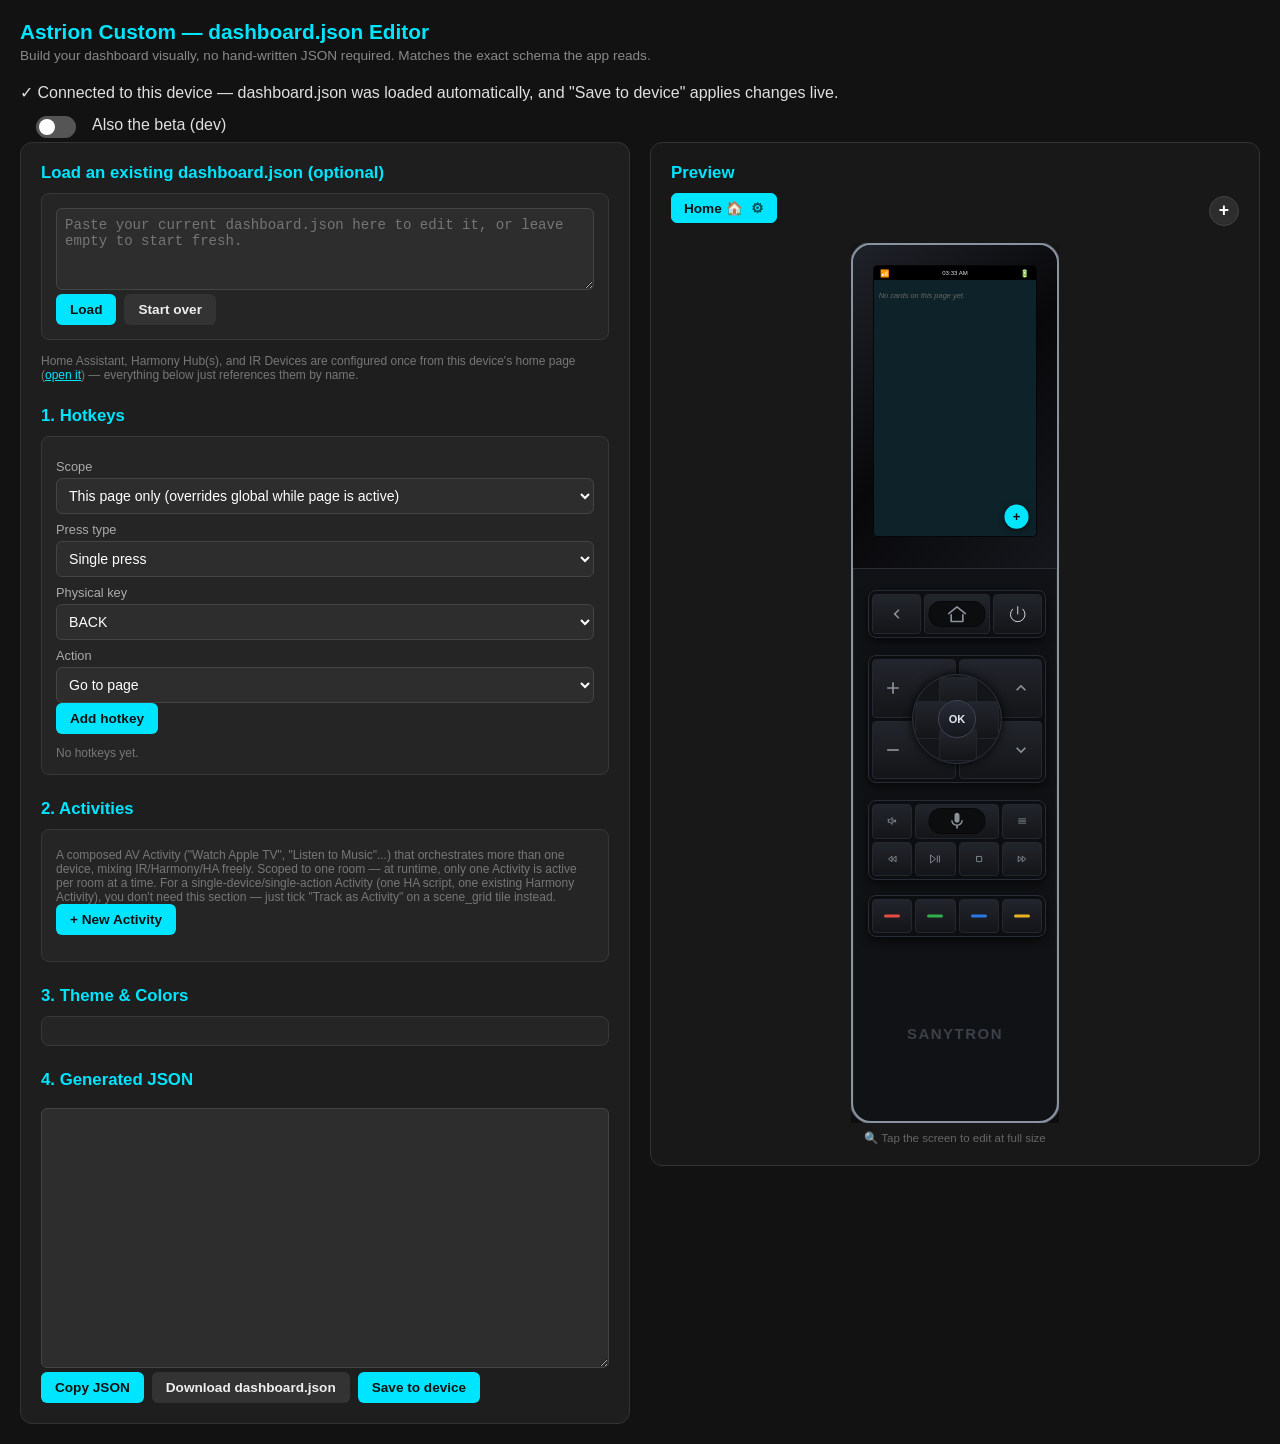
==== commit b3099510: "feat: moving Activities to the top, linked pages, and conditionally hidden pages." ====
--- a/app/src/main/assets/docs/index.html
+++ b/app/src/main/assets/docs/index.html
@@ -303,6 +303,7 @@
         <div class="section-box">
             <label>Page name</label>
             <input type="text" id="pageDialogName" placeholder="e.g., Living Room, Apple TV...">
+            <label class="inline-check" style="margin-top:10px"><input type="checkbox" id="pageDialogStart"> Start page (shown on launch)</label>
             <label style="margin-top:10px">Parent page (optional)</label>
             <select id="pageDialogParent" onchange="onPageDialogParentChange()"></select>
             <div class="hint" style="margin-top:4px">Makes this a child page — navigate to it via a card's own "Page to open" (e.g. a scene_grid tile), and a physical button jumps back to the parent automatically.</div>
@@ -319,7 +320,20 @@
                 </select>
                 <div class="hint" style="margin-top:4px">Defaults to BACK. Pick a different button if BACK is already used for something else on this page, or if you'd rather reserve BACK entirely. If this page also binds its own hotkey on the chosen button, that hotkey wins and the parent-jump is skipped.</div>
             </div>
-            <label class="inline-check" style="margin-top:10px"><input type="checkbox" id="pageDialogStart"> Start page (shown on launch)</label>
+            <label style="margin-top:10px">Linked page (optional)</label>
+            <select id="pageDialogLinkedPage"></select>
+            <div class="hint" style="margin-top:4px">Swiping UP from this page's dots jumps straight to the linked page — handy for a "more options" page under a card (e.g. extra Apple TV controls). Several different pages can all link to the <em>same</em> shared page (e.g. a "TV Remote" page with HDMI/amp controls, linked from both "Apple TV" and "Xbox"): leave that shared page's own "Parent page" empty and it'll automatically return to whichever page you actually swiped up from, rather than always jumping back to one fixed page. Only set a "Parent page" on the linked page if it should always return to one specific place regardless of how you got there.</div>
+            <label style="margin-top:10px">Hide unless this Activity is running (optional)</label>
+            <select id="pageDialogHiddenUnlessActivity"></select>
+            <div class="hint" style="margin-top:4px">Leaves this page's dot out of the indicator until the chosen Activity is actually running, then shows it automatically — handy for decluttering a page tied to a device that isn't always in use. Lists both composed Activities (the "Activities" tab) and "track": true scene_grid tiles/hotkeys, Harmony ones included — same set ActivityRuntime tracks at runtime. Doesn't affect swiping to the page directly (a scene_grid tile's own "page" field, a hardware button, etc. — see the field's own note in AppConfig.kt for why), just its dot.</div>
+            <label style="margin-top:10px">Auto-open when this entity's state is (optional)</label>
+            <div style="display:flex; gap:8px;">
+                <input type="text" id="pageDialogOpenWhenEntity" placeholder="e.g., switch.doorbell" style="flex:2">
+                <input type="text" id="pageDialogOpenWhenState" placeholder="on" style="flex:1">
+            </div>
+            <label style="margin-top:10px">...and auto-close when its state is (optional)</label>
+            <input type="text" id="pageDialogCloseWhenState" placeholder="leave blank for &quot;anything else&quot;">
+            <div class="hint" style="margin-top:4px">Automatically jumps to this page the moment the entity's state matches the "open" one above (e.g. a doorbell switch turning on) — remembering wherever you were, so BACK/the chevron return there. Leave "close when" blank for the simple on/off case: closes on any state other than the open one. Set it explicitly for anything with more than two meaningful states — a cover's open/opening/closing/closed, a lock's locked/unlocked — so a transitional state doesn't force the page shut mid-way (e.g. open="open", close="closed" ignores "opening"/"closing" entirely). You can always close it yourself too, the same way as tapping "‹ back". For BACK on the remote itself to also close it, also set a "Parent page" above — the hardware BACK button only knows about that static field, not this dynamic close.</div>
             <div class="btn-row" style="margin-top:12px">
                 <button onclick="savePageDialog()">Save</button>
                 <button class="secondary" onclick="closePageDialog()">Cancel</button>
@@ -368,4 +382,4 @@
 <script src="js/device.js"></script>
 <script>applyUiI18n(); initEditor(); loadStableBadge();</script>
 </body>
-</html>+</html>
